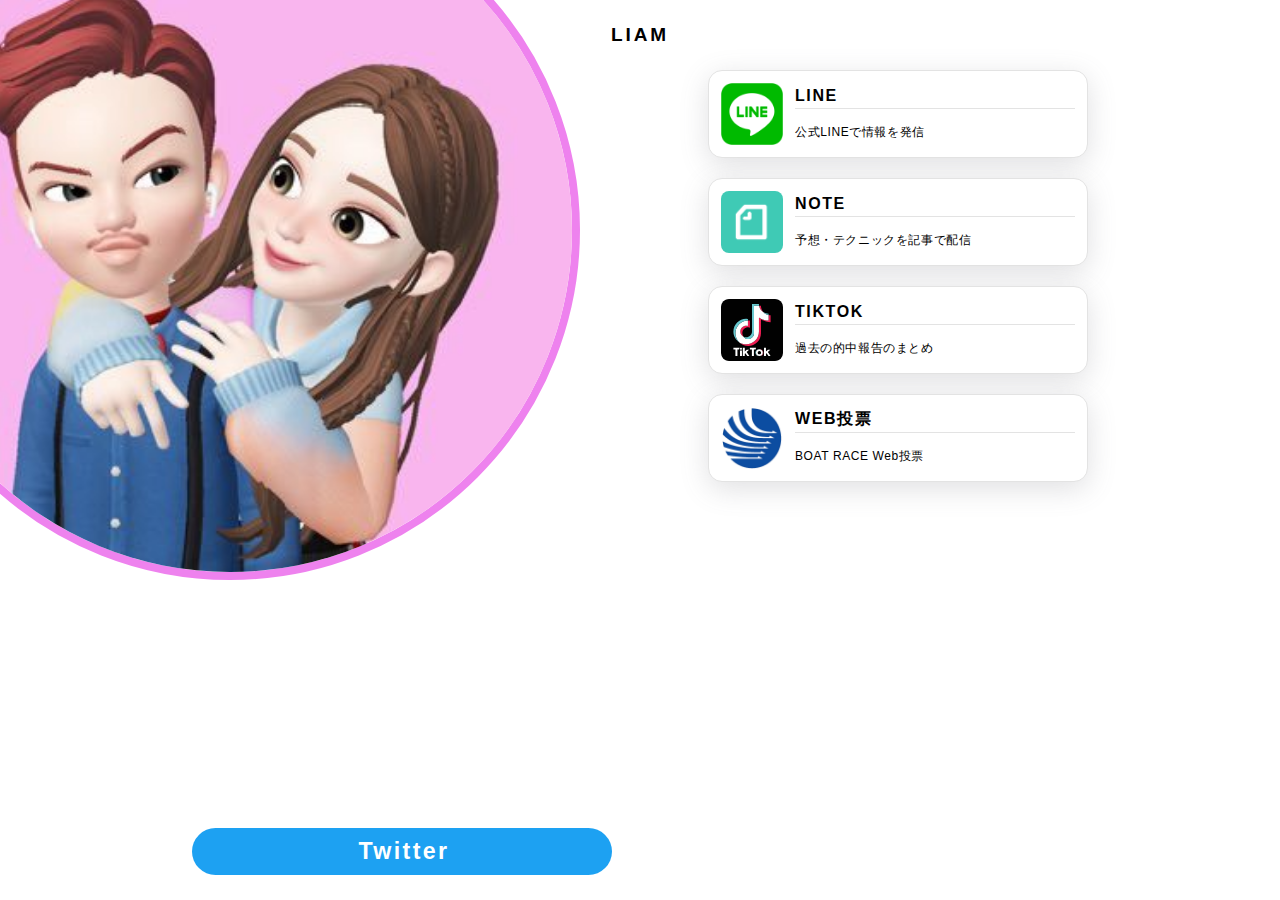
==== index.html @ bd4ec738 "initial commit" ====
<!DOCTYPE html>
<html lang="en">
<head>
    <meta charset="UTF-8">
    <meta http-equiv="X-UA-Compatible" content="IE=edge">
    <meta name="viewport" content="width=device-width, initial-scale=1.0">
    <title>LIAM</title>
    <link rel="stylesheet" href="assets/css/ress.min.css">
    <link rel="stylesheet" href="assets/css/app.min.css">
    <link rel="stylesheet" href="https://use.fontawesome.com/releases/v5.1.0/css/all.css"
        integrity="sha384-lKuwvrZot6UHsBSfcMvOkWwlCMgc0TaWr+30HWe3a4ltaBwTZhyTEggF5tJv8tbt" crossorigin="anonymous">
    <script src="assets/js/app.js"></script>
</head>
<body>
    <div class="wrapper">
        <div class="background">
            <img src="assets/img/primary.jpg">
        </div>
        
        <!--<div class="bottom-right-decoration"></div>-->
        
        <header>
            <nav>
                <ul>
                    <li><a href="/" class="primary-title">LIAM</a></li>
                </ul>
            </nav>
        </header>
        <main>
            <div class="inner-container right">
                <ul class="link-list">
                    <li>
                        <a href="https://lin.ee/svMv98I" target="_blank">
                            <img class="icon" src="assets/img/logo_line.png" alt="Line">
                            <div class="item-infos">
                                <span class="item-title">Line</span>
                                <span class="item-detail">公式LINEで情報を発信</span>
                            </div>
                        </a>
                    </li>
                    <li>
                        <a href="https://note.com/liam_boatrace" target="_blank">
                            <img class="icon" src="assets/img/logo_note.png" alt="">
                            <div class="item-infos">
                                <span class="item-title">Note</span>
                                <span class="item-detail">予想・テクニックを記事で配信</span>
                            </div>
                        </a>
                    </li>
                    <li>
                        <a href="https://vt.tiktok.com/ZSo4THyn/" target="_blank">
                            <img class="icon" src="assets/img/logo_tiktok.svg" alt="TikTok">
                            <div class="item-infos">
                                <span class="item-title">TikTok</span>
                                <span class="item-detail">過去の的中報告のまとめ</span>
                            </div>
                        </a>
                    </li>
                    <li>
                        <a href="https://mb.brtb.jp/" target="_blank">
                            <img class="icon" src="assets/img/logo_boatrace.png" alt="TikTok">
                            <div class="item-infos">
                                <span class="item-title">WEB投票</span>
                                <span class="item-detail">BOAT RACE Web投票</span>
                            </div>
                        </a>
                    </li>
                </ul>

                <div class="twitter-container">
                    <a class="twitter-timeline" href="https://twitter.com/Liamboatrace?ref_src=twsrc%5Etfw" data-tweet-limit="1"></a>
                </div>
                <script async src="https://platform.twitter.com/widgets.js" charset="utf-8"></script>
                
                <div class="link-on-bottom">
                    <a class="link-headline" href="https://twitter.com/liamboatrace" target="_blank"><i class="fab fa-twitter fa-fw"></i>Twitter</a>
                </div>
                
            </div>
    </div>
</body>
</html>
---- assets/css/ress.min.css ----
/*!
 * ress.css • v3.0.1
 * MIT License
 * github.com/filipelinhares/ress
 */html{box-sizing:border-box;-webkit-text-size-adjust:100%;word-break:normal;-moz-tab-size:4;tab-size:4}*,:after,:before{background-repeat:no-repeat;box-sizing:inherit}:after,:before{text-decoration:inherit;vertical-align:inherit}*{padding:0;margin:0}hr{overflow:visible;height:0}details,main{display:block}summary{display:list-item}small{font-size:80%}[hidden]{display:none}abbr[title]{border-bottom:none;text-decoration:underline;text-decoration:underline dotted}a{background-color:transparent}a:active,a:hover{outline-width:0}code,kbd,pre,samp{font-family:monospace,monospace}pre{font-size:1em}b,strong{font-weight:bolder}sub,sup{font-size:75%;line-height:0;position:relative;vertical-align:baseline}sub{bottom:-.25em}sup{top:-.5em}input{border-radius:0}[disabled]{cursor:default}[type=number]::-webkit-inner-spin-button,[type=number]::-webkit-outer-spin-button{height:auto}[type=search]{-webkit-appearance:textfield;outline-offset:-2px}[type=search]::-webkit-search-decoration{-webkit-appearance:none}textarea{overflow:auto;resize:vertical}button,input,optgroup,select,textarea{font:inherit}optgroup{font-weight:700}button{overflow:visible}button,select{text-transform:none}[role=button],[type=button],[type=reset],[type=submit],button{cursor:pointer;color:inherit}[type=button]::-moz-focus-inner,[type=reset]::-moz-focus-inner,[type=submit]::-moz-focus-inner,button::-moz-focus-inner{border-style:none;padding:0}[type=button]::-moz-focus-inner,[type=reset]::-moz-focus-inner,[type=submit]::-moz-focus-inner,button:-moz-focusring{outline:1px dotted ButtonText}[type=reset],[type=submit],button,html [type=button]{-webkit-appearance:button}button,input,select,textarea{background-color:transparent;border-style:none}select{-moz-appearance:none;-webkit-appearance:none}select::-ms-expand{display:none}select::-ms-value{color:currentColor}legend{border:0;color:inherit;display:table;white-space:normal;max-width:100%}::-webkit-file-upload-button{-webkit-appearance:button;color:inherit;font:inherit}img{border-style:none}progress{vertical-align:baseline}@media screen{[hidden~=screen]{display:inherit}[hidden~=screen]:not(:active):not(:focus):not(:target){position:absolute!important;clip:rect(0 0 0 0)!important}}[aria-busy=true]{cursor:progress}[aria-controls]{cursor:pointer}[aria-disabled]{cursor:default}
---- assets/css/app.min.css ----
*{-webkit-box-sizing:border-box;box-sizing:border-box}html{background:#fff;font-family:YuGothic, "ヒラギノ角ゴ ProN W3", "Lucida Grande", "Hiragino Kaku Gothic ProN", "メイリオ", Meiryo, Verdana, "ＭＳ Ｐゴシック", sans-serif;color:#000;letter-spacing:.2rem}main{display:-webkit-box;display:-ms-flexbox;display:flex;-webkit-box-orient:horizontal;-webkit-box-direction:normal;-ms-flex-direction:row;flex-direction:row;-webkit-box-pack:center;-ms-flex-pack:center;justify-content:center;width:100%;height:100%;-webkit-box-flex:1;-ms-flex:1 auto;flex:1 auto}@media (max-width: 480px){main{padding-left:10px;padding-right:10px}}@media (max-width: 768px){main{-webkit-box-align:center;-ms-flex-align:center;align-items:center}}.wrapper{display:-webkit-box;display:-ms-flexbox;display:flex;-webkit-box-orient:vertical;-webkit-box-direction:normal;-ms-flex-direction:column;flex-direction:column;width:100%;height:100%;min-height:100vh}@media (max-width: 480px){.wrapper{display:-webkit-box;display:-ms-flexbox;display:flex;-webkit-box-orient:vertical;-webkit-box-direction:normal;-ms-flex-direction:column;flex-direction:column;-webkit-box-pack:center;-ms-flex-pack:center;justify-content:center;-webkit-box-align:center;-ms-flex-align:center;align-items:center}}.inner-container{width:70%;height:100%;max-width:1024px;display:-webkit-box;display:-ms-flexbox;display:flex;-webkit-box-orient:vertical;-webkit-box-direction:normal;-ms-flex-direction:column;flex-direction:column}@media (max-width: 480px){.inner-container{width:100%}}@media (max-width: 768px){.inner-container{width:90%}}.right{display:-webkit-box;display:-ms-flexbox;display:flex;-webkit-box-orient:vertical;-webkit-box-direction:normal;-ms-flex-direction:column;flex-direction:column;-webkit-box-pack:end;-ms-flex-pack:end;justify-content:flex-end}@media (max-width: 480px){.right{-webkit-box-pack:initial;-ms-flex-pack:initial;justify-content:initial}}@media (max-width: 768px){.right{-webkit-box-align:center;-ms-flex-align:center;align-items:center}}.background{width:700px;height:700px;position:absolute;top:-120px;left:-120px;background:#fff;border-radius:100%;border:8px solid violet;z-index:-1}@media (max-width: 480px){.background{width:250px;height:250px;top:-50px;left:-50px}}.background img{width:100%;height:100%;border-radius:100%}.link-list,.twitter-container{list-style:none;width:380px;margin:0 0 0 auto}@media (max-width: 480px){.link-list,.twitter-container{width:100%;margin:0}}@media (max-width: 768px){.link-list,.twitter-container{width:500px;max-width:80%;margin:0}}.link-list li a,.twitter-container li a{background:#fff;text-decoration:none;color:#000;margin-bottom:20px;display:-webkit-box;display:-ms-flexbox;display:flex;-webkit-box-orient:horizontal;-webkit-box-direction:normal;-ms-flex-direction:row;flex-direction:row;width:100%;height:100%;border:1px solid #e3e3e3;border-radius:14px;padding:12px;-webkit-box-flex:1;-ms-flex:1 50%;flex:1 50%;-webkit-box-shadow:rgba(100,100,111,0.2) 0px 7px 29px 0px;box-shadow:rgba(100,100,111,0.2) 0px 7px 29px 0px;-webkit-transition:.25s ease-in-out;transition:.25s ease-in-out}.link-list li a:hover,.twitter-container li a:hover{background:rgba(240,240,240,0.635);-webkit-transform:translateY(-4px);transform:translateY(-4px)}.link-list li a:last-child(),.twitter-container li a:last-child(){margin-bottom:0}.link-list li a .icon,.twitter-container li a .icon{width:62px;height:62px;-o-object-fit:cover;object-fit:cover;border-radius:8px;margin-right:12px}.link-list li a .item-infos,.twitter-container li a .item-infos{width:100%;display:-webkit-box;display:-ms-flexbox;display:flex;-webkit-box-orient:vertical;-webkit-box-direction:normal;-ms-flex-direction:column;flex-direction:column}.link-list li a .item-title,.twitter-container li a .item-title{border-bottom:1px solid #e3e3e3;height:50%;font-weight:bold;letter-spacing:.1em;text-transform:uppercase;margin-bottom:10px}.link-list li a .item-detail,.twitter-container li a .item-detail{height:50%;font-size:.75em;letter-spacing:.05em}.link-list li a span,.twitter-container li a span{display:-webkit-box;display:-ms-flexbox;display:flex;-webkit-box-align:center;-ms-flex-align:center;align-items:center}.link-on-bottom{position:fixed;bottom:25px;width:100%;max-width:420px;max-height:80px;margin-top:20px}@media (max-width: 480px){.link-on-bottom{width:80%}}.twitter-timeline{margin-bottom:70px !important}.link-headline{display:-webkit-box;display:-ms-flexbox;display:flex;-webkit-box-pack:center;-ms-flex-pack:center;justify-content:center;-webkit-box-align:center;-ms-flex-align:center;align-items:center;width:100%;height:100%;border-radius:9999px;background:#1DA1F2;padding:10px 1.25rem 10px 1.25rem;font-size:1.45em;text-decoration:none;color:#000;color:white;font-weight:bold;letter-spacing:.15rem}.link-headline i{margin-right:4px}.img-fit{width:22px;height:22px}header{background:transparent;width:100%;height:70px;display:-webkit-box;display:-ms-flexbox;display:flex;-webkit-box-orient:horizontal;-webkit-box-direction:normal;-ms-flex-direction:row;flex-direction:row;-webkit-box-pack:center;-ms-flex-pack:center;justify-content:center}header nav{width:-webkit-fit-content;width:-moz-fit-content;width:fit-content;height:100%}header nav ul{width:100%;height:100%;list-style:none}header nav ul li{width:100%;height:100%;margin-right:20px}header nav ul li:last-child{margin-right:0}header nav ul li a{text-decoration:none;color:#000;display:-webkit-box;display:-ms-flexbox;display:flex;-webkit-box-align:center;-ms-flex-align:center;align-items:center;text-align:center;width:100%;height:100%;font-size:13px;-webkit-transition:.2s ease;transition:.2s ease;padding:0 16px 0 16px}header nav ul li a:hover{color:violet}.primary-title{font-size:19px;font-weight:bold;letter-spacing:.15em}.row{display:-webkit-box;display:-ms-flexbox;display:flex;-webkit-box-orient:horizontal;-webkit-box-direction:normal;-ms-flex-direction:row;flex-direction:row}.col{display:-webkit-box;display:-ms-flexbox;display:flex;-webkit-box-orient:vertical;-webkit-box-direction:normal;-ms-flex-direction:column;flex-direction:column}.bottom-right-decoration::before{content:"";display:block;background:transparent;position:absolute;bottom:0;right:0;border-top:50px solid transparent;border-right:50px solid violet;border-bottom:50px solid violet;border-left:50px solid transparent}
/*# sourceMappingURL=app.min.css.map */
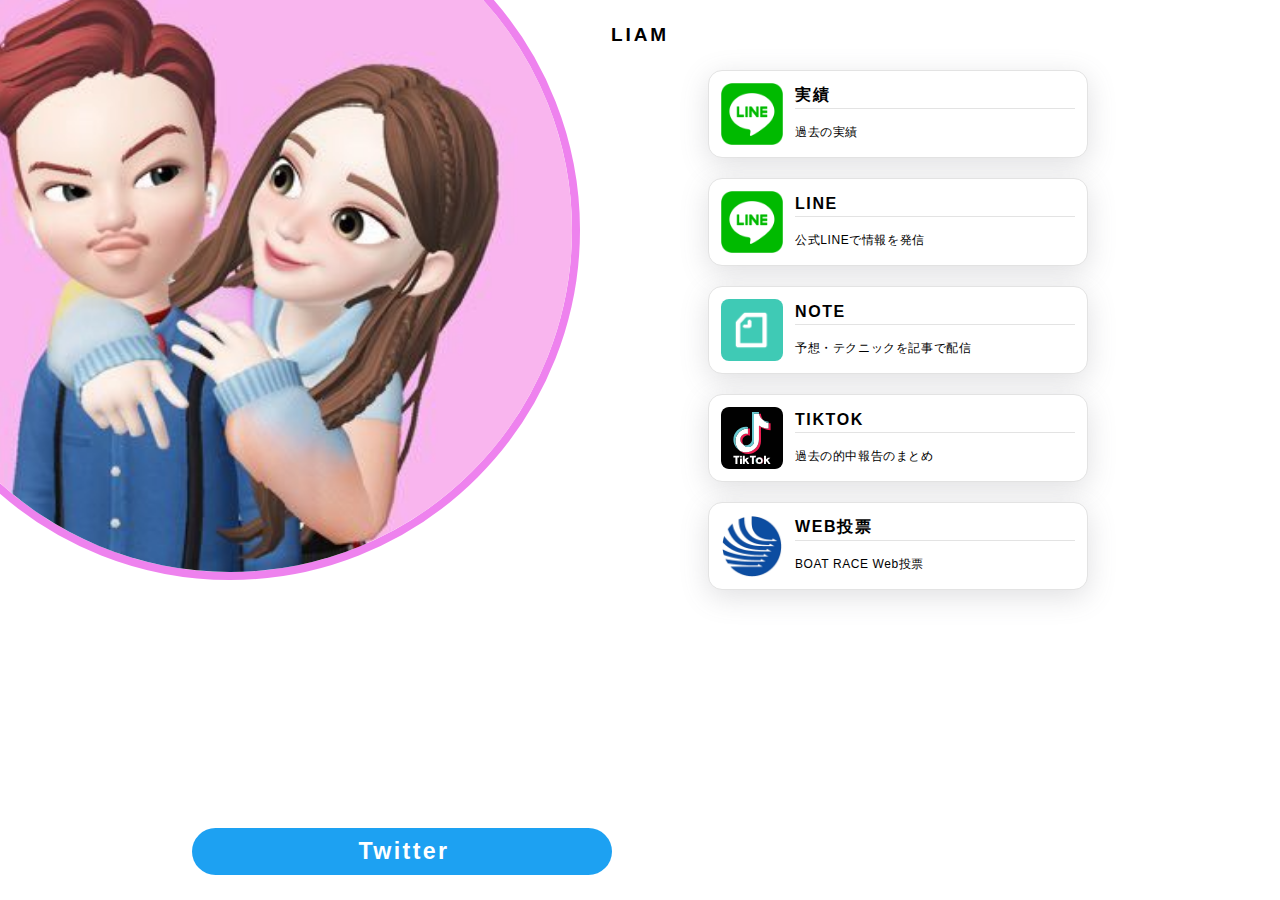
==== commit 2c2f5b24: "update: update index" ====
--- a/index.html
+++ b/index.html
@@ -1,24 +1,24 @@
 <!DOCTYPE html>
 <html lang="en">
+
 <head>
     <meta charset="UTF-8">
     <meta http-equiv="X-UA-Compatible" content="IE=edge">
     <meta name="viewport" content="width=device-width, initial-scale=1.0">
     <title>LIAM</title>
-    <link rel="stylesheet" href="assets/css/ress.min.css">
-    <link rel="stylesheet" href="assets/css/app.min.css">
+    <link rel="stylesheet" href="/assets/css/ress.min.css">
+    <link rel="stylesheet" href="/assets/css/app.min.css">
     <link rel="stylesheet" href="https://use.fontawesome.com/releases/v5.1.0/css/all.css"
         integrity="sha384-lKuwvrZot6UHsBSfcMvOkWwlCMgc0TaWr+30HWe3a4ltaBwTZhyTEggF5tJv8tbt" crossorigin="anonymous">
     <script src="assets/js/app.js"></script>
 </head>
+
 <body>
     <div class="wrapper">
         <div class="background">
-            <img src="assets/img/primary.jpg">
+            <img src="/assets/img/primary.jpg">
         </div>
-        
-        <!--<div class="bottom-right-decoration"></div>-->
-        
+
         <header>
             <nav>
                 <ul>
@@ -31,7 +31,16 @@
                 <ul class="link-list">
                     <li>
                         <a href="https://lin.ee/svMv98I" target="_blank">
-                            <img class="icon" src="assets/img/logo_line.png" alt="Line">
+                            <img class="icon" src="/assets/img/logo_line.png" alt="Line">
+                            <div class="item-infos">
+                                <span class="item-title">実績</span>
+                                <span class="item-detail">過去の実績</span>
+                            </div>
+                        </a>
+                    </li>
+                    <li>
+                        <a href="https://lin.ee/svMv98I" target="_blank">
+                            <img class="icon" src="/assets/img/logo_line.png" alt="Line">
                             <div class="item-infos">
                                 <span class="item-title">Line</span>
                                 <span class="item-detail">公式LINEで情報を発信</span>
@@ -40,7 +49,7 @@
                     </li>
                     <li>
                         <a href="https://note.com/liam_boatrace" target="_blank">
-                            <img class="icon" src="assets/img/logo_note.png" alt="">
+                            <img class="icon" src="/assets/img/logo_note.png" alt="">
                             <div class="item-infos">
                                 <span class="item-title">Note</span>
                                 <span class="item-detail">予想・テクニックを記事で配信</span>
@@ -49,7 +58,7 @@
                     </li>
                     <li>
                         <a href="https://vt.tiktok.com/ZSo4THyn/" target="_blank">
-                            <img class="icon" src="assets/img/logo_tiktok.svg" alt="TikTok">
+                            <img class="icon" src="/assets/img/logo_tiktok.svg" alt="TikTok">
                             <div class="item-infos">
                                 <span class="item-title">TikTok</span>
                                 <span class="item-detail">過去の的中報告のまとめ</span>
@@ -58,7 +67,7 @@
                     </li>
                     <li>
                         <a href="https://mb.brtb.jp/" target="_blank">
-                            <img class="icon" src="assets/img/logo_boatrace.png" alt="TikTok">
+                            <img class="icon" src="/assets/img/logo_boatrace.png" alt="TikTok">
                             <div class="item-infos">
                                 <span class="item-title">WEB投票</span>
                                 <span class="item-detail">BOAT RACE Web投票</span>
@@ -68,15 +77,19 @@
                 </ul>
 
                 <div class="twitter-container">
-                    <a class="twitter-timeline" href="https://twitter.com/Liamboatrace?ref_src=twsrc%5Etfw" data-tweet-limit="1"></a>
+                    <a class="twitter-timeline" href="https://twitter.com/Liamboatrace?ref_src=twsrc%5Etfw"
+                        data-tweet-limit="1"></a>
                 </div>
                 <script async src="https://platform.twitter.com/widgets.js" charset="utf-8"></script>
-                
+
                 <div class="link-on-bottom">
-                    <a class="link-headline" href="https://twitter.com/liamboatrace" target="_blank"><i class="fab fa-twitter fa-fw"></i>Twitter</a>
+                    <a class="link-headline" href="https://twitter.com/liamboatrace" target="_blank"><i
+                            class="fab fa-twitter fa-fw"></i>Twitter</a>
                 </div>
-                
+
             </div>
+        </main>
     </div>
 </body>
+
 </html>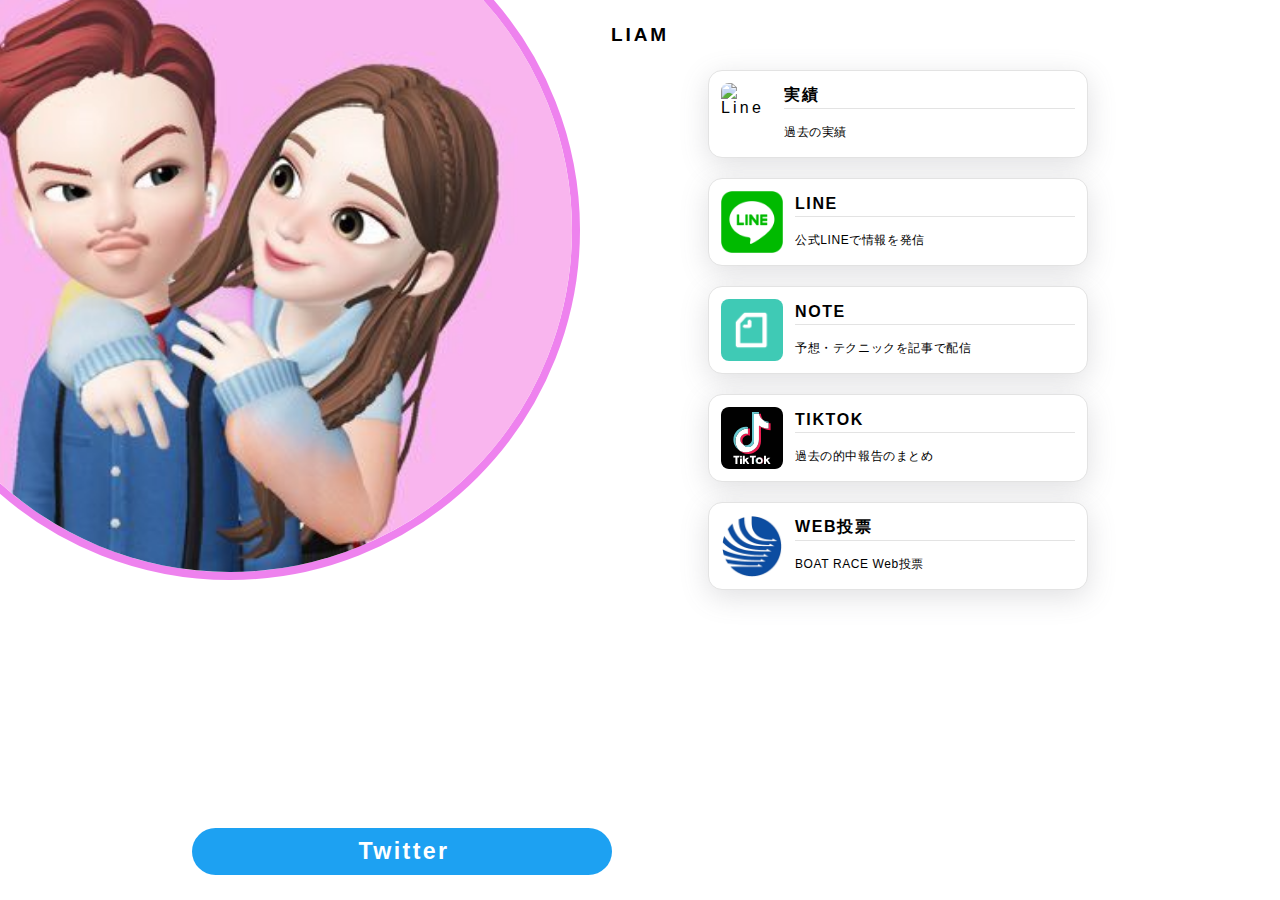
==== commit 9525b43b: "update: move twitter widget js into `<head>`" ====
--- a/index.html
+++ b/index.html
@@ -11,6 +11,7 @@
     <link rel="stylesheet" href="https://use.fontawesome.com/releases/v5.1.0/css/all.css"
         integrity="sha384-lKuwvrZot6UHsBSfcMvOkWwlCMgc0TaWr+30HWe3a4ltaBwTZhyTEggF5tJv8tbt" crossorigin="anonymous">
     <script src="assets/js/app.js"></script>
+    <script async src="https://platform.twitter.com/widgets.js" charset="utf-8"></script>
 </head>
 
 <body>
@@ -30,8 +31,8 @@
             <div class="inner-container right">
                 <ul class="link-list">
                     <li>
-                        <a href="https://lin.ee/svMv98I" target="_blank">
-                            <img class="icon" src="/assets/img/logo_line.png" alt="Line">
+                        <a href="/achievements">
+                            <img class="icon" src="/assets/img/logo_achievement.png" alt="Line">
                             <div class="item-infos">
                                 <span class="item-title">実績</span>
                                 <span class="item-detail">過去の実績</span>
@@ -80,7 +81,6 @@
                     <a class="twitter-timeline" href="https://twitter.com/Liamboatrace?ref_src=twsrc%5Etfw"
                         data-tweet-limit="1"></a>
                 </div>
-                <script async src="https://platform.twitter.com/widgets.js" charset="utf-8"></script>
 
                 <div class="link-on-bottom">
                     <a class="link-headline" href="https://twitter.com/liamboatrace" target="_blank"><i
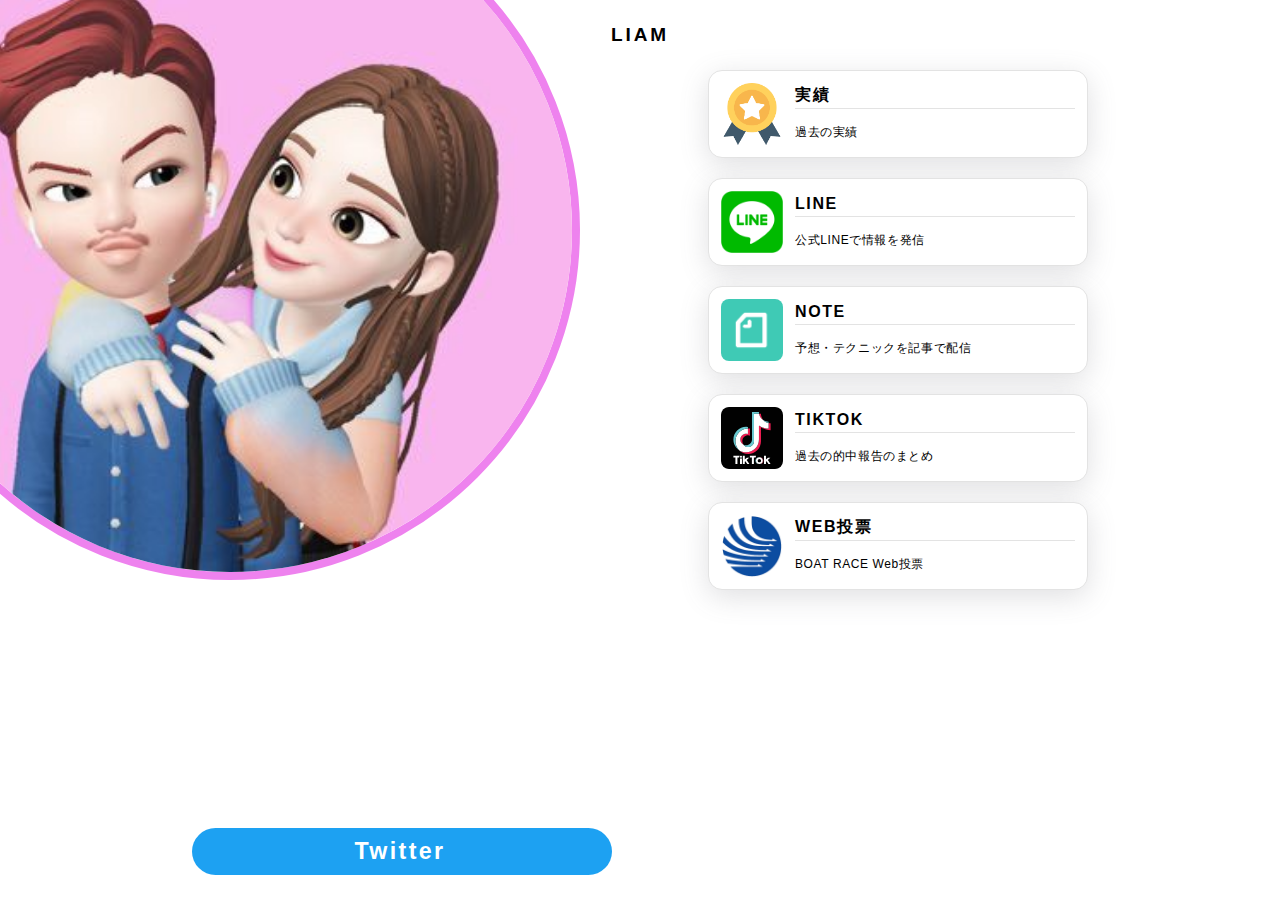
==== commit 5b5c65c1: "add: achievement page" ====
--- a/index.html
+++ b/index.html
@@ -84,7 +84,7 @@
 
                 <div class="link-on-bottom">
                     <a class="link-headline" href="https://twitter.com/liamboatrace" target="_blank"><i
-                            class="fab fa-twitter fa-fw"></i>Twitter</a>
+                            class="fab fa-twitter fa-fw"></i>Twitter<i class="fas fa-external-link-alt fa-fw icon-external-link"></i></a>
                 </div>
 
             </div>
--- a/assets/css/app.min.css
+++ b/assets/css/app.min.css
@@ -1,2 +1,2 @@
-*{-webkit-box-sizing:border-box;box-sizing:border-box}html{background:#fff;font-family:YuGothic, "ヒラギノ角ゴ ProN W3", "Lucida Grande", "Hiragino Kaku Gothic ProN", "メイリオ", Meiryo, Verdana, "ＭＳ Ｐゴシック", sans-serif;color:#000;letter-spacing:.2rem}main{display:-webkit-box;display:-ms-flexbox;display:flex;-webkit-box-orient:horizontal;-webkit-box-direction:normal;-ms-flex-direction:row;flex-direction:row;-webkit-box-pack:center;-ms-flex-pack:center;justify-content:center;width:100%;height:100%;-webkit-box-flex:1;-ms-flex:1 auto;flex:1 auto}@media (max-width: 480px){main{padding-left:10px;padding-right:10px}}@media (max-width: 768px){main{-webkit-box-align:center;-ms-flex-align:center;align-items:center}}.wrapper{display:-webkit-box;display:-ms-flexbox;display:flex;-webkit-box-orient:vertical;-webkit-box-direction:normal;-ms-flex-direction:column;flex-direction:column;width:100%;height:100%;min-height:100vh}@media (max-width: 480px){.wrapper{display:-webkit-box;display:-ms-flexbox;display:flex;-webkit-box-orient:vertical;-webkit-box-direction:normal;-ms-flex-direction:column;flex-direction:column;-webkit-box-pack:center;-ms-flex-pack:center;justify-content:center;-webkit-box-align:center;-ms-flex-align:center;align-items:center}}.inner-container{width:70%;height:100%;max-width:1024px;display:-webkit-box;display:-ms-flexbox;display:flex;-webkit-box-orient:vertical;-webkit-box-direction:normal;-ms-flex-direction:column;flex-direction:column}@media (max-width: 480px){.inner-container{width:100%}}@media (max-width: 768px){.inner-container{width:90%}}.right{display:-webkit-box;display:-ms-flexbox;display:flex;-webkit-box-orient:vertical;-webkit-box-direction:normal;-ms-flex-direction:column;flex-direction:column;-webkit-box-pack:end;-ms-flex-pack:end;justify-content:flex-end}@media (max-width: 480px){.right{-webkit-box-pack:initial;-ms-flex-pack:initial;justify-content:initial}}@media (max-width: 768px){.right{-webkit-box-align:center;-ms-flex-align:center;align-items:center}}.background{width:700px;height:700px;position:absolute;top:-120px;left:-120px;background:#fff;border-radius:100%;border:8px solid violet;z-index:-1}@media (max-width: 480px){.background{width:250px;height:250px;top:-50px;left:-50px}}.background img{width:100%;height:100%;border-radius:100%}.link-list,.twitter-container{list-style:none;width:380px;margin:0 0 0 auto}@media (max-width: 480px){.link-list,.twitter-container{width:100%;margin:0}}@media (max-width: 768px){.link-list,.twitter-container{width:500px;max-width:80%;margin:0}}.link-list li a,.twitter-container li a{background:#fff;text-decoration:none;color:#000;margin-bottom:20px;display:-webkit-box;display:-ms-flexbox;display:flex;-webkit-box-orient:horizontal;-webkit-box-direction:normal;-ms-flex-direction:row;flex-direction:row;width:100%;height:100%;border:1px solid #e3e3e3;border-radius:14px;padding:12px;-webkit-box-flex:1;-ms-flex:1 50%;flex:1 50%;-webkit-box-shadow:rgba(100,100,111,0.2) 0px 7px 29px 0px;box-shadow:rgba(100,100,111,0.2) 0px 7px 29px 0px;-webkit-transition:.25s ease-in-out;transition:.25s ease-in-out}.link-list li a:hover,.twitter-container li a:hover{background:rgba(240,240,240,0.635);-webkit-transform:translateY(-4px);transform:translateY(-4px)}.link-list li a:last-child(),.twitter-container li a:last-child(){margin-bottom:0}.link-list li a .icon,.twitter-container li a .icon{width:62px;height:62px;-o-object-fit:cover;object-fit:cover;border-radius:8px;margin-right:12px}.link-list li a .item-infos,.twitter-container li a .item-infos{width:100%;display:-webkit-box;display:-ms-flexbox;display:flex;-webkit-box-orient:vertical;-webkit-box-direction:normal;-ms-flex-direction:column;flex-direction:column}.link-list li a .item-title,.twitter-container li a .item-title{border-bottom:1px solid #e3e3e3;height:50%;font-weight:bold;letter-spacing:.1em;text-transform:uppercase;margin-bottom:10px}.link-list li a .item-detail,.twitter-container li a .item-detail{height:50%;font-size:.75em;letter-spacing:.05em}.link-list li a span,.twitter-container li a span{display:-webkit-box;display:-ms-flexbox;display:flex;-webkit-box-align:center;-ms-flex-align:center;align-items:center}.link-on-bottom{position:fixed;bottom:25px;width:100%;max-width:420px;max-height:80px;margin-top:20px}@media (max-width: 480px){.link-on-bottom{width:80%}}.twitter-timeline{margin-bottom:70px !important}.link-headline{display:-webkit-box;display:-ms-flexbox;display:flex;-webkit-box-pack:center;-ms-flex-pack:center;justify-content:center;-webkit-box-align:center;-ms-flex-align:center;align-items:center;width:100%;height:100%;border-radius:9999px;background:#1DA1F2;padding:10px 1.25rem 10px 1.25rem;font-size:1.45em;text-decoration:none;color:#000;color:white;font-weight:bold;letter-spacing:.15rem}.link-headline i{margin-right:4px}.img-fit{width:22px;height:22px}header{background:transparent;width:100%;height:70px;display:-webkit-box;display:-ms-flexbox;display:flex;-webkit-box-orient:horizontal;-webkit-box-direction:normal;-ms-flex-direction:row;flex-direction:row;-webkit-box-pack:center;-ms-flex-pack:center;justify-content:center}header nav{width:-webkit-fit-content;width:-moz-fit-content;width:fit-content;height:100%}header nav ul{width:100%;height:100%;list-style:none}header nav ul li{width:100%;height:100%;margin-right:20px}header nav ul li:last-child{margin-right:0}header nav ul li a{text-decoration:none;color:#000;display:-webkit-box;display:-ms-flexbox;display:flex;-webkit-box-align:center;-ms-flex-align:center;align-items:center;text-align:center;width:100%;height:100%;font-size:13px;-webkit-transition:.2s ease;transition:.2s ease;padding:0 16px 0 16px}header nav ul li a:hover{color:violet}.primary-title{font-size:19px;font-weight:bold;letter-spacing:.15em}.row{display:-webkit-box;display:-ms-flexbox;display:flex;-webkit-box-orient:horizontal;-webkit-box-direction:normal;-ms-flex-direction:row;flex-direction:row}.col{display:-webkit-box;display:-ms-flexbox;display:flex;-webkit-box-orient:vertical;-webkit-box-direction:normal;-ms-flex-direction:column;flex-direction:column}.bottom-right-decoration::before{content:"";display:block;background:transparent;position:absolute;bottom:0;right:0;border-top:50px solid transparent;border-right:50px solid violet;border-bottom:50px solid violet;border-left:50px solid transparent}
+*{-webkit-box-sizing:border-box;box-sizing:border-box}html{background:#fff;font-family:YuGothic, "ヒラギノ角ゴ ProN W3", "Lucida Grande", "Hiragino Kaku Gothic ProN", "メイリオ", Meiryo, Verdana, "ＭＳ Ｐゴシック", sans-serif;color:#000;letter-spacing:.2rem}main{display:-webkit-box;display:-ms-flexbox;display:flex;-webkit-box-orient:horizontal;-webkit-box-direction:normal;-ms-flex-direction:row;flex-direction:row;-webkit-box-pack:center;-ms-flex-pack:center;justify-content:center;width:100%;height:100%;-webkit-box-flex:1;-ms-flex:1 auto;flex:1 auto}@media (max-width: 480px){main{padding-left:10px;padding-right:10px}}@media (max-width: 768px){main{-webkit-box-align:center;-ms-flex-align:center;align-items:center}}.wrapper{display:-webkit-box;display:-ms-flexbox;display:flex;-webkit-box-orient:vertical;-webkit-box-direction:normal;-ms-flex-direction:column;flex-direction:column;width:100%;height:100%;min-height:100vh}@media (max-width: 480px){.wrapper{display:-webkit-box;display:-ms-flexbox;display:flex;-webkit-box-orient:vertical;-webkit-box-direction:normal;-ms-flex-direction:column;flex-direction:column;-webkit-box-pack:center;-ms-flex-pack:center;justify-content:center;-webkit-box-align:center;-ms-flex-align:center;align-items:center}}.inner-container{width:70%;height:100%;max-width:1024px;display:-webkit-box;display:-ms-flexbox;display:flex;-webkit-box-orient:vertical;-webkit-box-direction:normal;-ms-flex-direction:column;flex-direction:column}@media (max-width: 480px){.inner-container{width:100%}}@media (max-width: 768px){.inner-container{width:90%}}.right{display:-webkit-box;display:-ms-flexbox;display:flex;-webkit-box-orient:vertical;-webkit-box-direction:normal;-ms-flex-direction:column;flex-direction:column;-webkit-box-pack:end;-ms-flex-pack:end;justify-content:flex-end}@media (max-width: 480px){.right{-webkit-box-pack:initial;-ms-flex-pack:initial;justify-content:initial}}@media (max-width: 768px){.right{-webkit-box-align:center;-ms-flex-align:center;align-items:center}}.background{width:700px;height:700px;position:absolute;top:-120px;left:-120px;background:#fff;border-radius:100%;border:8px solid violet;z-index:-1}@media (max-width: 480px){.background{width:250px;height:250px;top:-50px;left:-50px}}.background img{width:100%;height:100%;border-radius:100%}.link-list,.twitter-container{list-style:none;width:380px;margin:0 0 0 auto}@media (max-width: 480px){.link-list,.twitter-container{width:100%;margin:0}}@media (max-width: 768px){.link-list,.twitter-container{width:500px;max-width:80%;margin:0}}.link-list li a,.twitter-container li a{background:#fff;text-decoration:none;color:#000;margin-bottom:20px;display:-webkit-box;display:-ms-flexbox;display:flex;-webkit-box-orient:horizontal;-webkit-box-direction:normal;-ms-flex-direction:row;flex-direction:row;width:100%;height:100%;border:1px solid #e3e3e3;border-radius:14px;padding:12px;-webkit-box-flex:1;-ms-flex:1 50%;flex:1 50%;-webkit-box-shadow:rgba(100,100,111,0.2) 0px 7px 29px 0px;box-shadow:rgba(100,100,111,0.2) 0px 7px 29px 0px;-webkit-transition:.25s ease-in-out;transition:.25s ease-in-out}.link-list li a:hover,.twitter-container li a:hover{background:#f0f0f0;-webkit-transform:translateY(-4px);transform:translateY(-4px)}.link-list li a:last-child(),.twitter-container li a:last-child(){margin-bottom:0}.link-list li a .icon,.twitter-container li a .icon{width:62px;height:62px;-o-object-fit:cover;object-fit:cover;border-radius:8px;margin-right:12px}.link-list li a .item-infos,.twitter-container li a .item-infos{width:100%;display:-webkit-box;display:-ms-flexbox;display:flex;-webkit-box-orient:vertical;-webkit-box-direction:normal;-ms-flex-direction:column;flex-direction:column}.link-list li a .item-title,.twitter-container li a .item-title{border-bottom:1px solid #e3e3e3;height:50%;font-weight:bold;letter-spacing:.1em;text-transform:uppercase;margin-bottom:10px}.link-list li a .item-detail,.twitter-container li a .item-detail{height:50%;font-size:.75em;letter-spacing:.05em}.link-list li a span,.twitter-container li a span{display:-webkit-box;display:-ms-flexbox;display:flex;-webkit-box-align:center;-ms-flex-align:center;align-items:center}.link-on-bottom{position:fixed;bottom:25px;width:100%;max-width:420px;max-height:80px;margin-top:20px}@media (max-width: 480px){.link-on-bottom{width:80%}}.twitter-timeline{margin-bottom:70px !important}.link-headline{display:-webkit-box;display:-ms-flexbox;display:flex;-webkit-box-pack:center;-ms-flex-pack:center;justify-content:center;-webkit-box-align:center;-ms-flex-align:center;align-items:center;width:100%;height:100%;border-radius:9999px;background:#1DA1F2;padding:10px 1.25rem 10px 1.25rem;font-size:1.45em;text-decoration:none;color:#000;color:white;font-weight:bold;letter-spacing:.15rem}.link-headline i{margin-right:4px}.img-fit{width:22px;height:22px}header{background:transparent;width:100%;height:70px;display:-webkit-box;display:-ms-flexbox;display:flex;-webkit-box-orient:horizontal;-webkit-box-direction:normal;-ms-flex-direction:row;flex-direction:row;-webkit-box-pack:center;-ms-flex-pack:center;justify-content:center}header nav{width:-webkit-fit-content;width:-moz-fit-content;width:fit-content;height:100%}header nav ul{width:100%;height:100%;list-style:none}header nav ul li{width:100%;height:100%;margin-right:20px}header nav ul li:last-child{margin-right:0}header nav ul li a{text-decoration:none;color:#000;display:-webkit-box;display:-ms-flexbox;display:flex;-webkit-box-align:center;-ms-flex-align:center;align-items:center;text-align:center;width:100%;height:100%;font-size:13px;-webkit-transition:.2s ease;transition:.2s ease;padding:0 16px 0 16px}header nav ul li a:hover{color:violet}.primary-title{font-size:19px;font-weight:bold;letter-spacing:.15em}.row{display:-webkit-box;display:-ms-flexbox;display:flex;-webkit-box-orient:horizontal;-webkit-box-direction:normal;-ms-flex-direction:row;flex-direction:row}.col{display:-webkit-box;display:-ms-flexbox;display:flex;-webkit-box-orient:vertical;-webkit-box-direction:normal;-ms-flex-direction:column;flex-direction:column}.bottom-right-decoration::before{content:"";display:block;background:transparent;position:absolute;bottom:0;right:0;border-top:50px solid transparent;border-right:50px solid violet;border-bottom:50px solid violet;border-left:50px solid transparent}.achievements-container{display:-webkit-box;display:-ms-flexbox;display:flex;-webkit-box-orient:vertical;-webkit-box-direction:normal;-ms-flex-direction:column;flex-direction:column;max-width:450px;width:100%;-webkit-box-pack:center;-ms-flex-pack:center;justify-content:center;-webkit-box-align:center;-ms-flex-align:center;align-items:center;margin-bottom:80px}@media (max-width: 480px){.achievements-container{max-width:90%;width:90%}}.achievement-title{font-weight:bold;margin-bottom:10px;position:relative;padding:4px 2rem;border-bottom:2px solid violet}.achievement-title:before{content:"";position:absolute;bottom:-2px;left:0;width:20%;height:2px;background:#f198f1}.achievement-list>*{padding-bottom:10px;border-bottom:4px dotted violet}.achievement-list>*:last-child{border-bottom:none}.icon-external-link{margin-left:4px;font-size:.55em}.back-button{width:44px;height:44px;position:fixed;top:12px;left:12px;border-radius:50%;border:1px solid transparent;display:-webkit-box;display:-ms-flexbox;display:flex;-webkit-box-orient:horizontal;-webkit-box-direction:normal;-ms-flex-direction:row;flex-direction:row;-webkit-box-pack:center;-ms-flex-pack:center;justify-content:center;-webkit-box-align:center;-ms-flex-align:center;align-items:center;-webkit-transition:border-color .15s ease-in-out, -webkit-box-shadow .15s ease-in-out;transition:border-color .15s ease-in-out, -webkit-box-shadow .15s ease-in-out;transition:border-color .15s ease-in-out, box-shadow .15s ease-in-out;transition:border-color .15s ease-in-out, box-shadow .15s ease-in-out, -webkit-box-shadow .15s ease-in-out}.back-button:hover{background:#f0f0f0;border:1px solid #f198f1;-webkit-box-shadow:0 0 0 0.2rem rgba(238,130,238,0.25);box-shadow:0 0 0 0.2rem rgba(238,130,238,0.25)}
 /*# sourceMappingURL=app.min.css.map */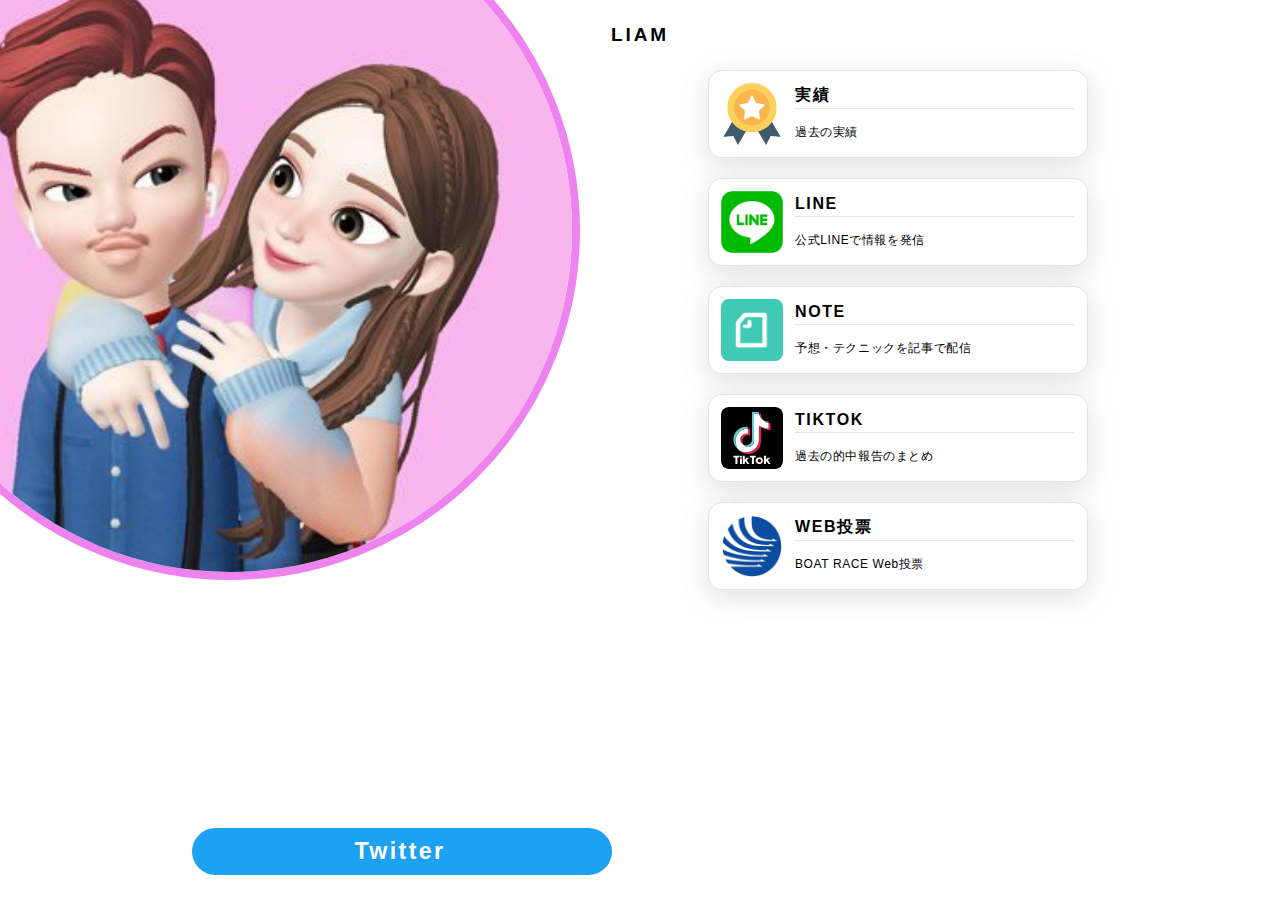
==== commit c06a69e9: "add: meta for twitter card" ====
--- a/index.html
+++ b/index.html
@@ -5,6 +5,14 @@
     <meta charset="UTF-8">
     <meta http-equiv="X-UA-Compatible" content="IE=edge">
     <meta name="viewport" content="width=device-width, initial-scale=1.0">
+
+    <meta name="twitter:card" content="summary" />
+    <meta name="twitter:site" content="@Liamboatrace" />
+    <meta property="og:url" content="https://liamboatrace.com" />
+    <meta property="og:title" content="LIAM" />
+    <meta property="og:description" content="各種SNSへのリンクや過去実績を掲載" />
+    <meta property="og:image" content="https://liamboatrace.com/assets/img/primary.jpg" />
+
     <title>LIAM</title>
     <link rel="stylesheet" href="/assets/css/ress.min.css">
     <link rel="stylesheet" href="/assets/css/app.min.css">
--- a/assets/css/app.min.css
+++ b/assets/css/app.min.css
@@ -1,2 +1,2 @@
-*{-webkit-box-sizing:border-box;box-sizing:border-box}html{background:#fff;font-family:YuGothic, "ヒラギノ角ゴ ProN W3", "Lucida Grande", "Hiragino Kaku Gothic ProN", "メイリオ", Meiryo, Verdana, "ＭＳ Ｐゴシック", sans-serif;color:#000;letter-spacing:.2rem}main{display:-webkit-box;display:-ms-flexbox;display:flex;-webkit-box-orient:horizontal;-webkit-box-direction:normal;-ms-flex-direction:row;flex-direction:row;-webkit-box-pack:center;-ms-flex-pack:center;justify-content:center;width:100%;height:100%;-webkit-box-flex:1;-ms-flex:1 auto;flex:1 auto}@media (max-width: 480px){main{padding-left:10px;padding-right:10px}}@media (max-width: 768px){main{-webkit-box-align:center;-ms-flex-align:center;align-items:center}}.wrapper{display:-webkit-box;display:-ms-flexbox;display:flex;-webkit-box-orient:vertical;-webkit-box-direction:normal;-ms-flex-direction:column;flex-direction:column;width:100%;height:100%;min-height:100vh}@media (max-width: 480px){.wrapper{display:-webkit-box;display:-ms-flexbox;display:flex;-webkit-box-orient:vertical;-webkit-box-direction:normal;-ms-flex-direction:column;flex-direction:column;-webkit-box-pack:center;-ms-flex-pack:center;justify-content:center;-webkit-box-align:center;-ms-flex-align:center;align-items:center}}.inner-container{width:70%;height:100%;max-width:1024px;display:-webkit-box;display:-ms-flexbox;display:flex;-webkit-box-orient:vertical;-webkit-box-direction:normal;-ms-flex-direction:column;flex-direction:column}@media (max-width: 480px){.inner-container{width:100%}}@media (max-width: 768px){.inner-container{width:90%}}.right{display:-webkit-box;display:-ms-flexbox;display:flex;-webkit-box-orient:vertical;-webkit-box-direction:normal;-ms-flex-direction:column;flex-direction:column;-webkit-box-pack:end;-ms-flex-pack:end;justify-content:flex-end}@media (max-width: 480px){.right{-webkit-box-pack:initial;-ms-flex-pack:initial;justify-content:initial}}@media (max-width: 768px){.right{-webkit-box-align:center;-ms-flex-align:center;align-items:center}}.background{width:700px;height:700px;position:absolute;top:-120px;left:-120px;background:#fff;border-radius:100%;border:8px solid violet;z-index:-1}@media (max-width: 480px){.background{width:250px;height:250px;top:-50px;left:-50px}}.background img{width:100%;height:100%;border-radius:100%}.link-list,.twitter-container{list-style:none;width:380px;margin:0 0 0 auto}@media (max-width: 480px){.link-list,.twitter-container{width:100%;margin:0}}@media (max-width: 768px){.link-list,.twitter-container{width:500px;max-width:80%;margin:0}}.link-list li a,.twitter-container li a{background:#fff;text-decoration:none;color:#000;margin-bottom:20px;display:-webkit-box;display:-ms-flexbox;display:flex;-webkit-box-orient:horizontal;-webkit-box-direction:normal;-ms-flex-direction:row;flex-direction:row;width:100%;height:100%;border:1px solid #e3e3e3;border-radius:14px;padding:12px;-webkit-box-flex:1;-ms-flex:1 50%;flex:1 50%;-webkit-box-shadow:rgba(100,100,111,0.2) 0px 7px 29px 0px;box-shadow:rgba(100,100,111,0.2) 0px 7px 29px 0px;-webkit-transition:.25s ease-in-out;transition:.25s ease-in-out}.link-list li a:hover,.twitter-container li a:hover{background:#f0f0f0;-webkit-transform:translateY(-4px);transform:translateY(-4px)}.link-list li a:last-child(),.twitter-container li a:last-child(){margin-bottom:0}.link-list li a .icon,.twitter-container li a .icon{width:62px;height:62px;-o-object-fit:cover;object-fit:cover;border-radius:8px;margin-right:12px}.link-list li a .item-infos,.twitter-container li a .item-infos{width:100%;display:-webkit-box;display:-ms-flexbox;display:flex;-webkit-box-orient:vertical;-webkit-box-direction:normal;-ms-flex-direction:column;flex-direction:column}.link-list li a .item-title,.twitter-container li a .item-title{border-bottom:1px solid #e3e3e3;height:50%;font-weight:bold;letter-spacing:.1em;text-transform:uppercase;margin-bottom:10px}.link-list li a .item-detail,.twitter-container li a .item-detail{height:50%;font-size:.75em;letter-spacing:.05em}.link-list li a span,.twitter-container li a span{display:-webkit-box;display:-ms-flexbox;display:flex;-webkit-box-align:center;-ms-flex-align:center;align-items:center}.link-on-bottom{position:fixed;bottom:25px;width:100%;max-width:420px;max-height:80px;margin-top:20px}@media (max-width: 480px){.link-on-bottom{width:80%}}.twitter-timeline{margin-bottom:70px !important}.link-headline{display:-webkit-box;display:-ms-flexbox;display:flex;-webkit-box-pack:center;-ms-flex-pack:center;justify-content:center;-webkit-box-align:center;-ms-flex-align:center;align-items:center;width:100%;height:100%;border-radius:9999px;background:#1DA1F2;padding:10px 1.25rem 10px 1.25rem;font-size:1.45em;text-decoration:none;color:#000;color:white;font-weight:bold;letter-spacing:.15rem}.link-headline i{margin-right:4px}.img-fit{width:22px;height:22px}header{background:transparent;width:100%;height:70px;display:-webkit-box;display:-ms-flexbox;display:flex;-webkit-box-orient:horizontal;-webkit-box-direction:normal;-ms-flex-direction:row;flex-direction:row;-webkit-box-pack:center;-ms-flex-pack:center;justify-content:center}header nav{width:-webkit-fit-content;width:-moz-fit-content;width:fit-content;height:100%}header nav ul{width:100%;height:100%;list-style:none}header nav ul li{width:100%;height:100%;margin-right:20px}header nav ul li:last-child{margin-right:0}header nav ul li a{text-decoration:none;color:#000;display:-webkit-box;display:-ms-flexbox;display:flex;-webkit-box-align:center;-ms-flex-align:center;align-items:center;text-align:center;width:100%;height:100%;font-size:13px;-webkit-transition:.2s ease;transition:.2s ease;padding:0 16px 0 16px}header nav ul li a:hover{color:violet}.primary-title{font-size:19px;font-weight:bold;letter-spacing:.15em}.row{display:-webkit-box;display:-ms-flexbox;display:flex;-webkit-box-orient:horizontal;-webkit-box-direction:normal;-ms-flex-direction:row;flex-direction:row}.col{display:-webkit-box;display:-ms-flexbox;display:flex;-webkit-box-orient:vertical;-webkit-box-direction:normal;-ms-flex-direction:column;flex-direction:column}.bottom-right-decoration::before{content:"";display:block;background:transparent;position:absolute;bottom:0;right:0;border-top:50px solid transparent;border-right:50px solid violet;border-bottom:50px solid violet;border-left:50px solid transparent}.achievements-container{display:-webkit-box;display:-ms-flexbox;display:flex;-webkit-box-orient:vertical;-webkit-box-direction:normal;-ms-flex-direction:column;flex-direction:column;max-width:450px;width:100%;-webkit-box-pack:center;-ms-flex-pack:center;justify-content:center;-webkit-box-align:center;-ms-flex-align:center;align-items:center;margin-bottom:80px}@media (max-width: 480px){.achievements-container{max-width:90%;width:90%}}.achievement-title{font-weight:bold;margin-bottom:10px;position:relative;padding:4px 2rem;border-bottom:2px solid violet}.achievement-title:before{content:"";position:absolute;bottom:-2px;left:0;width:20%;height:2px;background:#f198f1}.achievement-list>*{padding-bottom:10px;border-bottom:4px dotted violet}.achievement-list>*:last-child{border-bottom:none}.icon-external-link{margin-left:4px;font-size:.55em}.back-button{width:44px;height:44px;position:fixed;top:12px;left:12px;border-radius:50%;border:1px solid transparent;display:-webkit-box;display:-ms-flexbox;display:flex;-webkit-box-orient:horizontal;-webkit-box-direction:normal;-ms-flex-direction:row;flex-direction:row;-webkit-box-pack:center;-ms-flex-pack:center;justify-content:center;-webkit-box-align:center;-ms-flex-align:center;align-items:center;-webkit-transition:border-color .15s ease-in-out, -webkit-box-shadow .15s ease-in-out;transition:border-color .15s ease-in-out, -webkit-box-shadow .15s ease-in-out;transition:border-color .15s ease-in-out, box-shadow .15s ease-in-out;transition:border-color .15s ease-in-out, box-shadow .15s ease-in-out, -webkit-box-shadow .15s ease-in-out}.back-button:hover{background:#f0f0f0;border:1px solid #f198f1;-webkit-box-shadow:0 0 0 0.2rem rgba(238,130,238,0.25);box-shadow:0 0 0 0.2rem rgba(238,130,238,0.25)}
+*{-webkit-box-sizing:border-box;box-sizing:border-box}html{background:#fff;font-family:YuGothic, "ヒラギノ角ゴ ProN W3", "Lucida Grande", "Hiragino Kaku Gothic ProN", "メイリオ", Meiryo, Verdana, "ＭＳ Ｐゴシック", sans-serif;color:#000;letter-spacing:.2rem}main{display:-webkit-box;display:-ms-flexbox;display:flex;-webkit-box-orient:horizontal;-webkit-box-direction:normal;-ms-flex-direction:row;flex-direction:row;-webkit-box-pack:center;-ms-flex-pack:center;justify-content:center;width:100%;height:100%;-webkit-box-flex:1;-ms-flex:1 auto;flex:1 auto}@media (max-width: 480px){main{padding-left:10px;padding-right:10px}}@media (max-width: 768px){main{-webkit-box-align:center;-ms-flex-align:center;align-items:center}}.wrapper{display:-webkit-box;display:-ms-flexbox;display:flex;-webkit-box-orient:vertical;-webkit-box-direction:normal;-ms-flex-direction:column;flex-direction:column;width:100%;height:100%;min-height:100vh}@media (max-width: 480px){.wrapper{display:-webkit-box;display:-ms-flexbox;display:flex;-webkit-box-orient:vertical;-webkit-box-direction:normal;-ms-flex-direction:column;flex-direction:column;-webkit-box-pack:center;-ms-flex-pack:center;justify-content:center;-webkit-box-align:center;-ms-flex-align:center;align-items:center}}.inner-container{width:70%;height:100%;max-width:1024px;display:-webkit-box;display:-ms-flexbox;display:flex;-webkit-box-orient:vertical;-webkit-box-direction:normal;-ms-flex-direction:column;flex-direction:column}@media (max-width: 480px){.inner-container{width:100%}}@media (max-width: 768px){.inner-container{width:90%}}.right{display:-webkit-box;display:-ms-flexbox;display:flex;-webkit-box-orient:vertical;-webkit-box-direction:normal;-ms-flex-direction:column;flex-direction:column;-webkit-box-pack:end;-ms-flex-pack:end;justify-content:flex-end}@media (max-width: 480px){.right{-webkit-box-pack:initial;-ms-flex-pack:initial;justify-content:initial}}@media (max-width: 768px){.right{-webkit-box-align:center;-ms-flex-align:center;align-items:center}}.background{width:700px;height:700px;position:absolute;top:-120px;left:-120px;background:#fff;border-radius:100%;border:8px solid violet;z-index:-1}@media (max-width: 480px){.background{width:250px;height:250px;top:-50px;left:-50px}}.background img{width:100%;height:100%;border-radius:100%}.link-list,.twitter-container{list-style:none;width:380px;margin:0 0 0 auto}@media (max-width: 480px){.link-list,.twitter-container{width:100%;margin:0}}@media (max-width: 768px){.link-list,.twitter-container{width:500px;max-width:80%;margin:0}}.link-list li a,.twitter-container li a{background:#fff;text-decoration:none;color:#000;margin-bottom:20px;display:-webkit-box;display:-ms-flexbox;display:flex;-webkit-box-orient:horizontal;-webkit-box-direction:normal;-ms-flex-direction:row;flex-direction:row;width:100%;height:100%;border:1px solid #e3e3e3;border-radius:14px;padding:12px;-webkit-box-flex:1;-ms-flex:1 50%;flex:1 50%;-webkit-box-shadow:rgba(100,100,111,0.2) 0px 7px 29px 0px;box-shadow:rgba(100,100,111,0.2) 0px 7px 29px 0px;-webkit-transition:.25s ease-in-out;transition:.25s ease-in-out}.link-list li a:hover,.twitter-container li a:hover{background:#f0f0f0;-webkit-transform:translateY(-4px);transform:translateY(-4px)}.link-list li a:last-child(),.twitter-container li a:last-child(){margin-bottom:0}.link-list li a .icon,.twitter-container li a .icon{width:62px;height:62px;-o-object-fit:cover;object-fit:cover;border-radius:8px;margin-right:12px}.link-list li a .item-infos,.twitter-container li a .item-infos{width:100%;display:-webkit-box;display:-ms-flexbox;display:flex;-webkit-box-orient:vertical;-webkit-box-direction:normal;-ms-flex-direction:column;flex-direction:column}.link-list li a .item-title,.twitter-container li a .item-title{border-bottom:1px solid #e3e3e3;height:50%;font-weight:bold;letter-spacing:.1em;text-transform:uppercase;margin-bottom:10px}.link-list li a .item-detail,.twitter-container li a .item-detail{height:50%;font-size:.75em;letter-spacing:.05em;white-space:nowrap}.link-list li a span,.twitter-container li a span{display:-webkit-box;display:-ms-flexbox;display:flex;-webkit-box-align:center;-ms-flex-align:center;align-items:center}.link-on-bottom{position:fixed;bottom:25px;width:100%;max-width:420px;max-height:80px;margin-top:20px}@media (max-width: 480px){.link-on-bottom{width:80%}}.twitter-timeline{margin-bottom:70px !important}.link-headline{display:-webkit-box;display:-ms-flexbox;display:flex;-webkit-box-pack:center;-ms-flex-pack:center;justify-content:center;-webkit-box-align:center;-ms-flex-align:center;align-items:center;width:100%;height:100%;border-radius:9999px;background:#1DA1F2;padding:10px 1.25rem 10px 1.25rem;font-size:1.45em;text-decoration:none;color:#000;color:white;font-weight:bold;letter-spacing:.15rem}.link-headline i{margin-right:4px}.img-fit{width:22px;height:22px}header{background:transparent;width:100%;height:70px;display:-webkit-box;display:-ms-flexbox;display:flex;-webkit-box-orient:horizontal;-webkit-box-direction:normal;-ms-flex-direction:row;flex-direction:row;-webkit-box-pack:center;-ms-flex-pack:center;justify-content:center}header nav{width:-webkit-fit-content;width:-moz-fit-content;width:fit-content;height:100%}header nav ul{width:100%;height:100%;list-style:none}header nav ul li{width:100%;height:100%;margin-right:20px}header nav ul li:last-child{margin-right:0}header nav ul li a{text-decoration:none;color:#000;display:-webkit-box;display:-ms-flexbox;display:flex;-webkit-box-align:center;-ms-flex-align:center;align-items:center;text-align:center;width:100%;height:100%;font-size:13px;-webkit-transition:.2s ease;transition:.2s ease;padding:0 16px 0 16px}header nav ul li a:hover{color:violet}.primary-title{font-size:19px;font-weight:bold;letter-spacing:.15em}.row{display:-webkit-box;display:-ms-flexbox;display:flex;-webkit-box-orient:horizontal;-webkit-box-direction:normal;-ms-flex-direction:row;flex-direction:row}.col{display:-webkit-box;display:-ms-flexbox;display:flex;-webkit-box-orient:vertical;-webkit-box-direction:normal;-ms-flex-direction:column;flex-direction:column}.bottom-right-decoration::before{content:"";display:block;background:transparent;position:absolute;bottom:0;right:0;border-top:50px solid transparent;border-right:50px solid violet;border-bottom:50px solid violet;border-left:50px solid transparent}.achievements-container{display:-webkit-box;display:-ms-flexbox;display:flex;-webkit-box-orient:vertical;-webkit-box-direction:normal;-ms-flex-direction:column;flex-direction:column;max-width:450px;width:100%;-webkit-box-pack:center;-ms-flex-pack:center;justify-content:center;-webkit-box-align:center;-ms-flex-align:center;align-items:center;margin-bottom:80px}@media (max-width: 480px){.achievements-container{max-width:90%;width:90%}}.achievement-title{font-weight:bold;margin-bottom:10px;position:relative;padding:4px 2rem;border-bottom:2px solid violet}.achievement-title:before{content:"";position:absolute;bottom:-2px;left:0;width:20%;height:2px;background:#f198f1}.achievement-list>*{padding-bottom:10px;border-bottom:4px dotted violet}.achievement-list>*:last-child{border-bottom:none}.icon-external-link{margin-left:4px;font-size:.55em}.back-button{width:44px;height:44px;position:fixed;top:12px;left:12px;border-radius:50%;border:1px solid transparent;display:-webkit-box;display:-ms-flexbox;display:flex;-webkit-box-orient:horizontal;-webkit-box-direction:normal;-ms-flex-direction:row;flex-direction:row;-webkit-box-pack:center;-ms-flex-pack:center;justify-content:center;-webkit-box-align:center;-ms-flex-align:center;align-items:center;-webkit-transition:border-color .15s ease-in-out, -webkit-box-shadow .15s ease-in-out;transition:border-color .15s ease-in-out, -webkit-box-shadow .15s ease-in-out;transition:border-color .15s ease-in-out, box-shadow .15s ease-in-out;transition:border-color .15s ease-in-out, box-shadow .15s ease-in-out, -webkit-box-shadow .15s ease-in-out}.back-button:hover{background:#f0f0f0;border:1px solid #f198f1;-webkit-box-shadow:0 0 0 0.2rem rgba(238,130,238,0.25);box-shadow:0 0 0 0.2rem rgba(238,130,238,0.25)}
 /*# sourceMappingURL=app.min.css.map */